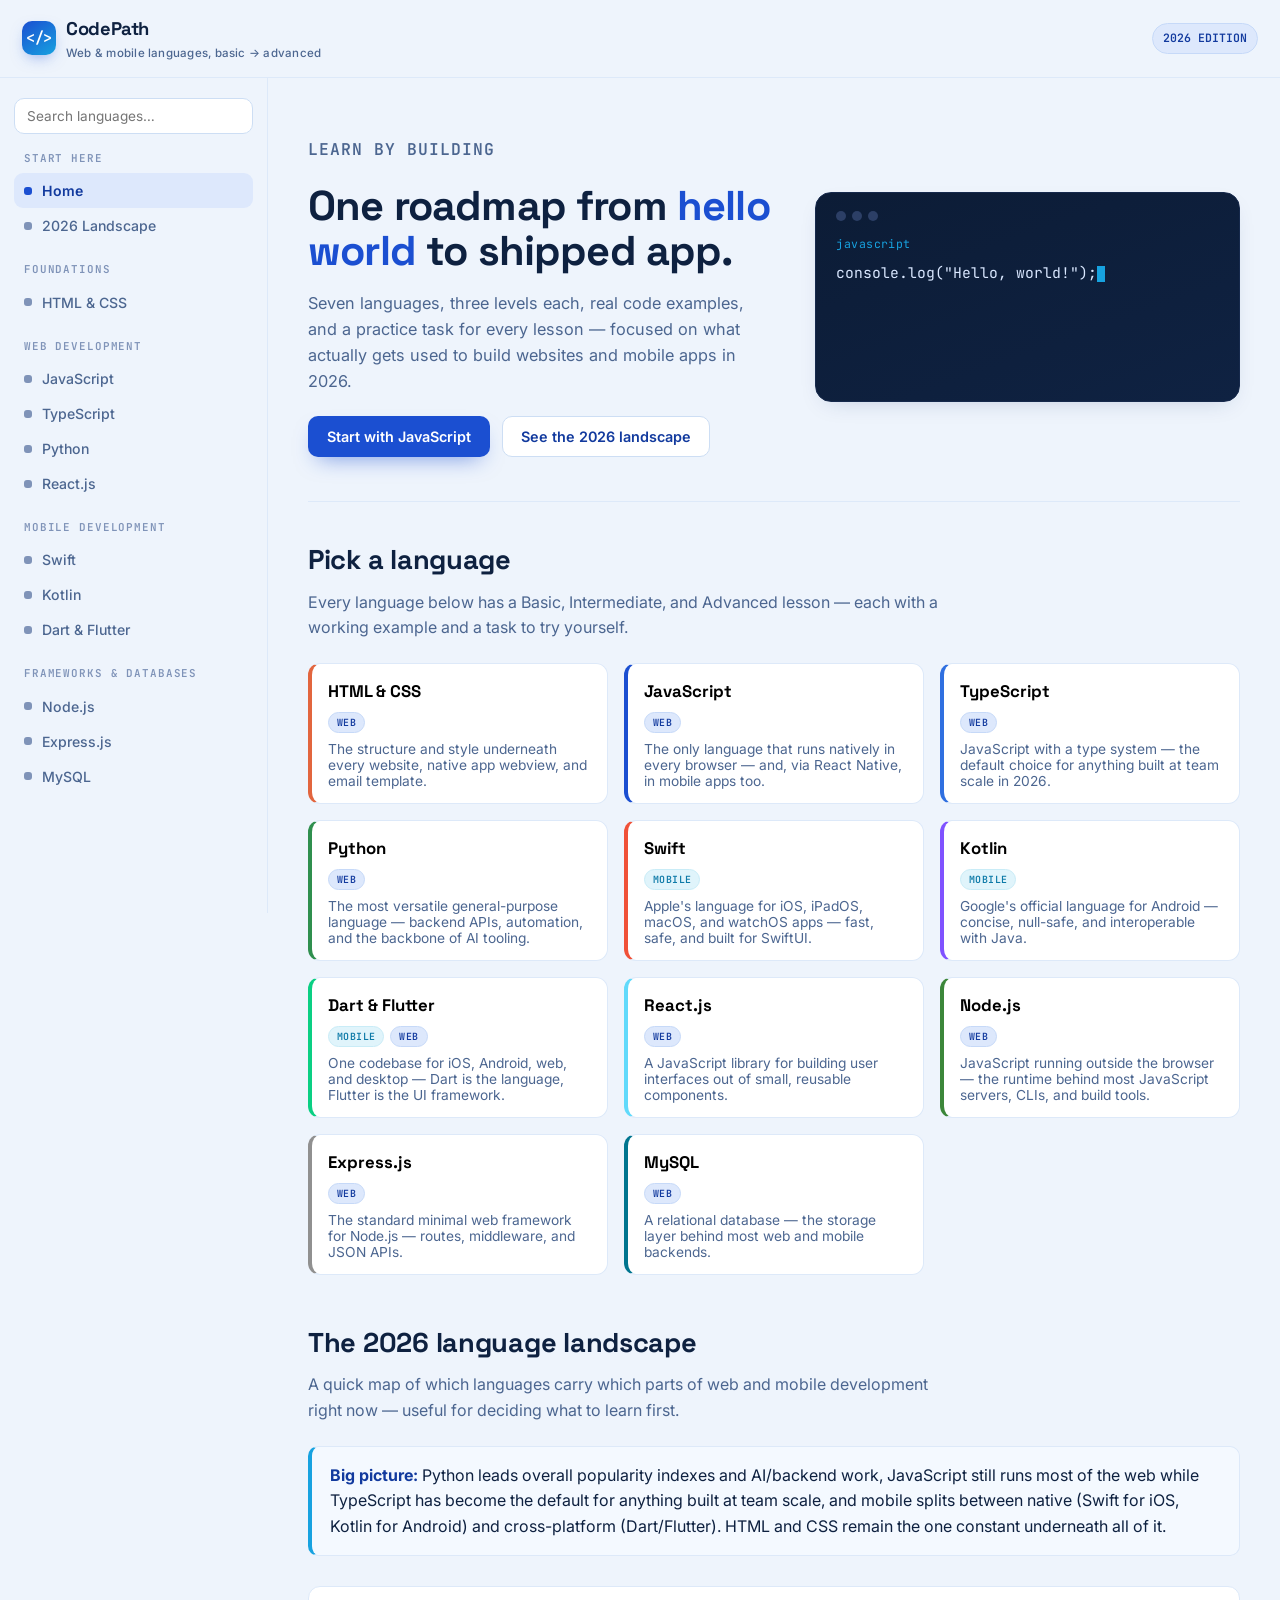
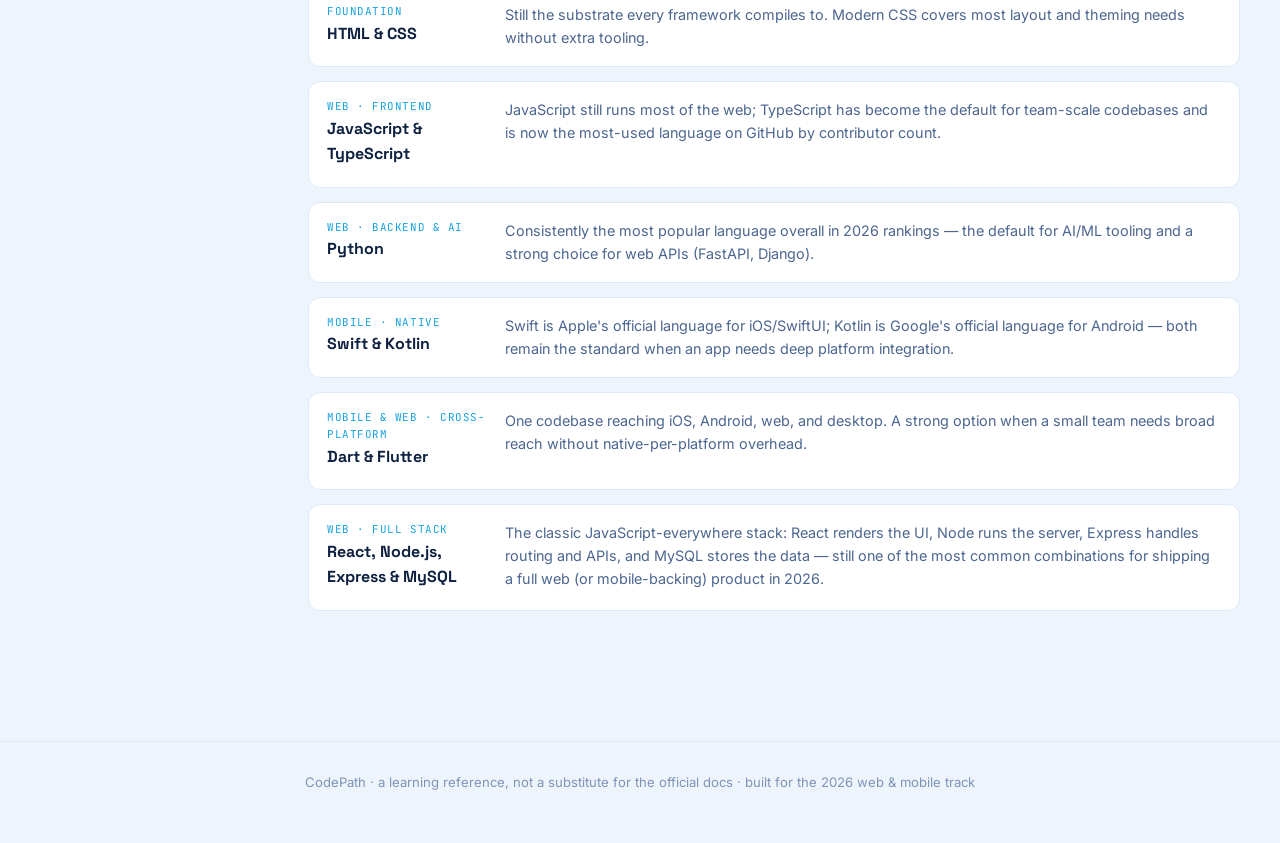
==== index.html @ da497401 "Add files via upload" ====
<!DOCTYPE html>
<html lang="en">
<head>
<meta charset="UTF-8">
<meta name="viewport" content="width=device-width, initial-scale=1.0">
<title>CodePath — Learn Web &amp; Mobile Languages</title>
<link rel="preconnect" href="https://fonts.googleapis.com">
<link href="https://fonts.googleapis.com/css2?family=Space+Grotesk:wght@400;500;600;700&family=Inter:wght@400;500;600;700&family=JetBrains+Mono:wght@400;500;600&display=swap" rel="stylesheet">
<link rel="stylesheet" href="index.css" class="css">

</head>
<body>

<header class="topbar">
  <div class="brand">
    <div class="mark">&lt;/&gt;</div>
    <div>
      CodePath
      <span class="sub">Web &amp; mobile languages, basic → advanced</span>
    </div>
  </div>
  <div class="topbar-right">
    <span class="badge-2026">2026 EDITION</span>
    <button class="menu-toggle" id="menuToggle" aria-label="Toggle navigation">
      <svg viewBox="0 0 24 24" fill="none" stroke-width="2" stroke-linecap="round"><line x1="3" y1="6" x2="21" y2="6"/><line x1="3" y1="12" x2="21" y2="12"/><line x1="3" y1="18" x2="21" y2="18"/></svg>
    </button>
  </div>
</header>

<div class="app">
  <aside class="sidebar" id="sidebar">
    <input class="side-search" id="sideSearch" type="text" placeholder="Search languages…">
    <div class="side-group">
      <div class="side-group-label">Start here</div>
      <button class="side-link active" data-target="home"><span class="side-dot"></span>Home</button>
      <button class="side-link" data-target="landscape"><span class="side-dot"></span>2026 Landscape</button>
    </div>
    <div class="side-group" id="groupFoundations">
      <div class="side-group-label">Foundations</div>
    </div>
    <div class="side-group" id="groupWeb">
      <div class="side-group-label">Web development</div>
    </div>
    <div class="side-group" id="groupMobile">
      <div class="side-group-label">Mobile development</div>
    </div>
    <div class="side-group" id="groupBackend">
      <div class="side-group-label">Frameworks &amp; databases</div>
    </div>
  </aside>

  <main id="content">

    <!-- HOME -->
    <section class="page" id="page-home">
      <div class="hero">
        <div>
          <p class="eyebrow">Learn by building</p>
          <h1>One roadmap from <span>hello world</span> to shipped app.</h1>
          <p>Seven languages, three levels each, real code examples, and a practice task for every lesson — focused on what actually gets used to build websites and mobile apps in 2026.</p>
          <div class="hero-ctas">
            <button class="btn btn-primary" data-jump="javascript">Start with JavaScript</button>
            <button class="btn btn-ghost" data-jump="landscape">See the 2026 landscape</button>
          </div>
        </div>
        <div class="terminal">
          <div class="terminal-bar"><span></span><span></span><span></span></div>
          <div class="terminal-lang" id="heroLang">javascript</div>
          <div class="terminal-code" id="heroCode"></div>
        </div>
      </div>

      <div class="section-head">
        <h2>Pick a language</h2>
        <p>Every language below has a Basic, Intermediate, and Advanced lesson — each with a working example and a task to try yourself.</p>
      </div>
      <div class="card-grid" id="langCardGrid"></div>
    </section>

    <!-- LANDSCAPE -->
    <section class="page" id="page-landscape">
      <div class="section-head">
        <h2>The 2026 language landscape</h2>
        <p>A quick map of which languages carry which parts of web and mobile development right now — useful for deciding what to learn first.</p>
      </div>
      <div class="callout">
        <strong>Big picture:</strong> Python leads overall popularity indexes and AI/backend work, JavaScript still runs most of the web while TypeScript has become the default for anything built at team scale, and mobile splits between native (Swift for iOS, Kotlin for Android) and cross-platform (Dart/Flutter). HTML and CSS remain the one constant underneath all of it.
      </div>
      <div class="landscape-grid" id="landscapeGrid"></div>
    </section>

    <!-- LANGUAGE PAGES injected by JS -->
    <div id="langPages"></div>

  </main>
</div>

<footer>CodePath · a learning reference, not a substitute for the official docs · built for the 2026 web &amp; mobile track</footer>
<script src ="index.js"></script>

</body>
</html>
---- index.css ----
:root{
    --bg: #eef4fc;
    --bg-soft: #e4edfa;
    --surface: #ffffff;
    --surface-tint: #f4f9ff;
    --border: #cddef4;
    --border-soft: #dde9f9;
    --text: #0e2140;
    --text-muted: #4c6690;
    --text-faint: #7f93b8;
    --primary: #1b4fd1;
    --primary-dark: #123a9e;
    --primary-soft: #dde8fc;
    --accent: #17a2e0;
    --accent-soft: #e0f4fb;
    --success: #159a6b;
    --success-soft: #dcf5ec;
    --code-bg: #0c1c36;
    --code-bg-2: #0f2242;
    --code-text: #d9e7ff;
    --code-muted: #7d94c2;
    --radius: 14px;
    --shadow: 0 8px 24px -12px rgba(20, 48, 105, 0.25);
    --font-display: 'Space Grotesk', sans-serif;
    --font-body: 'Inter', sans-serif;
    --font-mono: 'JetBrains Mono', monospace;
  }

  *{ box-sizing: border-box; }
  html{ scroll-behavior: smooth; }
  body{
    margin:0;
    background: var(--bg);
    color: var(--text);
    font-family: var(--font-body);
    line-height: 1.6;
    -webkit-font-smoothing: antialiased;
  }
  a{ color: inherit; }
  ::selection{ background: var(--primary-soft); color: var(--primary-dark); }

  button{ font-family: inherit; cursor: pointer; }

  /* ---------- Top bar ---------- */
  .topbar{
    position: sticky; top:0; z-index: 40;
    display:flex; align-items:center; justify-content:space-between;
    gap: 16px;
    padding: 14px 22px;
    background: rgba(238,244,252,0.86);
    backdrop-filter: blur(10px);
    border-bottom: 1px solid var(--border-soft);
  }
  .brand{
    display:flex; align-items:center; gap:10px;
    font-family: var(--font-display);
    font-weight: 700;
    font-size: 1.15rem;
    letter-spacing: -0.02em;
  }
  .brand .mark{
    width: 34px; height:34px; border-radius: 10px;
    background: linear-gradient(145deg, var(--primary), var(--accent));
    display:flex; align-items:center; justify-content:center;
    color:#fff; font-family: var(--font-mono); font-weight:600; font-size: 0.95rem;
    box-shadow: 0 6px 16px -6px rgba(27,79,209,0.55);
  }
  .brand .sub{
    font-family: var(--font-body); font-weight: 500; font-size: 0.72rem;
    color: var(--text-muted); letter-spacing: 0.02em;
    display:block; margin-top: 1px;
  }
  .topbar-right{ display:flex; align-items:center; gap:10px; }
  .badge-2026{
    font-family: var(--font-mono); font-size: 0.72rem; font-weight:600;
    color: var(--primary-dark); background: var(--primary-soft);
    padding: 5px 10px; border-radius: 999px; border: 1px solid #c6d9f8;
    white-space: nowrap;
  }
  .menu-toggle{
    display:none;
    background: var(--surface); border:1px solid var(--border); border-radius: 8px;
    width: 38px; height: 38px; align-items:center; justify-content:center;
  }
  .menu-toggle span, .menu-toggle::before, .menu-toggle::after{ display:none; }
  .menu-toggle svg{ width:18px; height:18px; stroke: var(--primary-dark); }

  /* ---------- Layout ---------- */
  .app{ display:flex; align-items:flex-start; max-width: 1400px; margin: 0 auto; }

  .sidebar{
    width: 268px; flex-shrink:0;
    position: sticky; top: 65px;
    height: calc(100vh - 65px);
    overflow-y: auto;
    padding: 20px 14px 40px;
    border-right: 1px solid var(--border-soft);
  }
  .sidebar::-webkit-scrollbar{ width: 6px; }
  .sidebar::-webkit-scrollbar-thumb{ background: var(--border); border-radius: 4px; }

  .side-search{
    width:100%; padding: 9px 12px; margin-bottom: 16px;
    border-radius: 10px; border:1px solid var(--border);
    background: var(--surface); color: var(--text);
    font-size: 0.85rem; font-family: var(--font-body);
  }
  .side-search:focus{ outline: 2px solid var(--primary); outline-offset: 1px; }

  .side-group{ margin-bottom: 18px; }
  .side-group-label{
    font-family: var(--font-mono); font-size: 0.68rem; font-weight:600;
    text-transform: uppercase; letter-spacing: 0.08em;
    color: var(--text-faint); padding: 0 10px; margin-bottom: 6px;
  }
  .side-link{
    display:flex; align-items:center; gap:10px;
    width:100%; text-align:left; background:none; border:none;
    padding: 9px 10px; border-radius: 9px; color: var(--text-muted);
    font-size: 0.88rem; font-weight: 500;
    transition: background .15s ease, color .15s ease;
  }
  .side-link:hover{ background: var(--surface-tint); color: var(--text); }
  .side-link.active{ background: var(--primary-soft); color: var(--primary-dark); font-weight:600; }
  .side-dot{ width:8px; height:8px; border-radius:3px; flex-shrink:0; background: var(--text-faint); }
  .side-link.active .side-dot{ background: var(--primary); }

  main{ flex:1; min-width:0; padding: 32px 40px 90px; }

  /* ---------- Hero ---------- */
  .hero{
    display:grid; grid-template-columns: 1.1fr 1fr; gap: 40px;
    align-items:center; padding: 26px 0 44px;
    border-bottom: 1px solid var(--border-soft); margin-bottom: 36px;
  }
  .eyebrow{
    font-family: var(--font-mono); font-size: 0.75rem; font-weight:600;
    color: var(--accent); letter-spacing: 0.06em; text-transform: uppercase;
    margin: 0 0 12px;
  }
  .hero h1{
    font-family: var(--font-display); font-size: 2.6rem; line-height:1.08;
    letter-spacing: -0.02em; margin: 0 0 16px; color: var(--text);
  }
  .hero h1 span{ color: var(--primary); }
  .hero p{ color: var(--text-muted); font-size: 1.02rem; max-width: 46ch; margin: 0 0 22px;}
  .hero-ctas{ display:flex; gap:12px; flex-wrap:wrap; }
  .btn{
    font-weight:600; font-size:0.9rem; border-radius: 10px; padding: 11px 18px;
    border: 1px solid transparent; transition: transform .12s ease, box-shadow .12s ease;
  }
  .btn:active{ transform: translateY(1px); }
  .btn-primary{ background: var(--primary); color:#fff; box-shadow: 0 10px 22px -10px rgba(27,79,209,0.6); }
  .btn-primary:hover{ background: var(--primary-dark); }
  .btn-ghost{ background: var(--surface); color: var(--primary-dark); border-color: var(--border); }
  .btn-ghost:hover{ border-color: var(--primary); }

  .terminal{
    background: linear-gradient(160deg, var(--code-bg), var(--code-bg-2));
    border-radius: 16px; padding: 18px 20px 22px;
    box-shadow: var(--shadow); border: 1px solid #16294c;
    font-family: var(--font-mono); color: var(--code-text);
    min-height: 210px;
  }
  .terminal-bar{ display:flex; gap:6px; margin-bottom: 14px; }
  .terminal-bar span{ width:10px; height:10px; border-radius:50%; display:inline-block; background:#2c3f66; }
  .terminal-lang{
    font-size: 0.72rem; color: var(--accent); margin-bottom: 8px; letter-spacing: 0.04em;
  }
  .terminal-code{ font-size: 0.92rem; white-space: pre; min-height: 96px; }
  .terminal-cursor{ display:inline-block; width: 8px; height: 1.1em; background: var(--accent); vertical-align: text-bottom; animation: blink 1s step-end infinite; }
  @keyframes blink{ 50%{ opacity:0; } }

  /* ---------- Section titles ---------- */
  .section-head{ margin-bottom: 22px; }
  .section-head h2{
    font-family: var(--font-display); font-size: 1.7rem; margin: 0 0 8px; letter-spacing: -0.01em;
  }
  .section-head p{ color: var(--text-muted); margin:0; max-width: 65ch; }

  /* ---------- Language cards grid ---------- */
  .card-grid{ display:grid; grid-template-columns: repeat(auto-fill, minmax(230px,1fr)); gap: 16px; margin-bottom: 46px; }
  .lang-card{
    background: var(--surface); border: 1px solid var(--border-soft); border-left: 4px solid var(--card-color, var(--primary));
    border-radius: 12px; padding: 16px 16px 14px; text-align:left;
    transition: box-shadow .15s ease, transform .15s ease;
  }
  .lang-card:hover{ box-shadow: var(--shadow); transform: translateY(-2px); }
  .lang-card-top{ display:flex; align-items:center; justify-content:space-between; margin-bottom:10px;}
  .lang-card h3{ font-family: var(--font-display); font-size: 1.05rem; margin:0; }
  .chip{
    font-family: var(--font-mono); font-size: 0.62rem; font-weight:600; text-transform: uppercase;
    letter-spacing: 0.04em; padding: 3px 8px; border-radius:999px;
    background: var(--surface-tint); color: var(--text-muted); border: 1px solid var(--border-soft);
  }
  .chip.web{ background: var(--primary-soft); color: var(--primary-dark); border-color:#c6d9f8; }
  .chip.mobile{ background: var(--accent-soft); color: #0d7aa8; border-color:#c9ecf7; }
  .chip.backend{ background: var(--success-soft); color: #0e7a56; border-color:#c7ecdd; }
  .lang-card p{ color: var(--text-muted); font-size: 0.86rem; margin: 0; }

  /* ---------- Landscape table ---------- */
  .landscape-grid{ display:grid; gap:14px; margin-bottom: 40px; }
  .landscape-row{
    display:grid; grid-template-columns: 160px 1fr; gap: 18px;
    background: var(--surface); border:1px solid var(--border-soft); border-radius: 12px; padding: 16px 18px;
  }
  .landscape-row h4{ font-family: var(--font-display); margin:0 0 4px; font-size:1rem; }
  .landscape-row .tag{ font-family: var(--font-mono); font-size:0.68rem; color: var(--accent); text-transform:uppercase; letter-spacing:0.05em;}
  .landscape-row p{ margin:0; color: var(--text-muted); font-size: 0.9rem; }

  .callout{
    background: var(--surface-tint); border: 1px solid var(--border-soft); border-left: 4px solid var(--accent);
    border-radius: 10px; padding: 16px 18px; margin: 8px 0 30px; color: var(--text);
  }
  .callout strong{ color: var(--primary-dark); }

  /* ---------- Language page ---------- */
  .lang-page{ display:none; }
  .lang-page.active{ display:block; }
  .lang-header{ margin-bottom: 18px; }
  .lang-header-top{ display:flex; align-items:center; gap:12px; flex-wrap:wrap; margin-bottom: 6px;}
  .lang-header h2{ font-family: var(--font-display); font-size:2rem; margin:0; letter-spacing:-0.01em;}
  .lang-header .tagline{ color: var(--text-muted); font-size: 1rem; margin: 6px 0 16px; }

  .level-tabs{ display:flex; gap:8px; margin-bottom: 26px; flex-wrap:wrap; }
  .level-tab{
    background: var(--surface); border:1px solid var(--border); color: var(--text-muted);
    font-weight:600; font-size:0.85rem; padding: 9px 16px; border-radius: 999px;
    display:flex; align-items:center; gap:8px;
  }
  .level-tab .num{
    width:20px; height:20px; border-radius:50%; background: var(--surface-tint); color:var(--text-faint);
    display:flex; align-items:center; justify-content:center; font-family: var(--font-mono); font-size: 0.68rem;
  }
  .level-tab.active{ background: var(--primary); border-color: var(--primary); color:#fff; }
  .level-tab.active .num{ background: rgba(255,255,255,0.22); color:#fff; }

  .level-panel{ display:none; }
  .level-panel.active{ display:block; animation: fadeIn .25s ease; }
  @keyframes fadeIn{ from{ opacity:0; transform: translateY(4px);} to{ opacity:1; transform:none; } }

  .lesson-text{ font-size: 0.98rem; color: var(--text); max-width: 74ch; margin-bottom: 18px; }

  .code-block{
    position:relative; background: var(--code-bg); border-radius: 12px; margin: 0 0 26px;
    border: 1px solid #16294c; overflow:hidden;
  }
  .code-block-head{
    display:flex; align-items:center; justify-content:space-between;
    padding: 9px 14px; border-bottom: 1px solid #16294c; background: rgba(255,255,255,0.02);
  }
  .code-block-head span{ font-family: var(--font-mono); font-size: 0.7rem; color: var(--code-muted); letter-spacing:0.04em; }
  .copy-btn{
    background: rgba(255,255,255,0.06); color: var(--code-text); border:1px solid rgba(255,255,255,0.12);
    font-size: 0.68rem; font-family: var(--font-mono); padding: 4px 9px; border-radius:6px;
  }
  .copy-btn:hover{ background: rgba(255,255,255,0.12); }
  .code-block pre{
    margin:0; padding: 16px 18px; overflow-x:auto; font-family: var(--font-mono);
    font-size: 0.85rem; color: var(--code-text); line-height:1.55;
  }

  .task-card{
    background: var(--surface); border: 1px solid var(--border-soft); border-radius: 14px;
    padding: 20px 22px 22px; margin-bottom: 20px;
  }
  .task-head{ display:flex; align-items:center; gap:10px; margin-bottom:10px; }
  .task-head .icon{
    width: 28px; height:28px; border-radius:8px; background: var(--success-soft); color: var(--success);
    display:flex; align-items:center; justify-content:center; font-size: 0.9rem; flex-shrink:0;
  }
  .task-head h4{ font-family: var(--font-display); margin:0; font-size: 1rem; }
  .task-card p.prompt{ color: var(--text-muted); font-size: 0.92rem; margin: 0 0 14px; }
  .solution-toggle{
    background: var(--primary-soft); color: var(--primary-dark); border: 1px solid #c6d9f8;
    font-weight:600; font-size: 0.82rem; padding: 8px 14px; border-radius: 8px; margin-bottom: 4px;
  }
  .solution-toggle:hover{ background:#cfe0fb; }
  .solution-wrap{ display:none; margin-top: 12px; }
  .solution-wrap.open{ display:block; }

  footer{
    text-align:center; padding: 30px 20px 50px; color: var(--text-faint); font-size: 0.82rem;
    border-top: 1px solid var(--border-soft);
  }

  /* ---------- Responsive ---------- */
  @media (max-width: 980px){
    .hero{ grid-template-columns: 1fr; }
  }
  @media (max-width: 820px){
    .menu-toggle{ display:flex; }
    .sidebar{
      position: fixed; left:0; top:65px; bottom:0; z-index:50; background: var(--bg);
      transform: translateX(-100%); transition: transform .2s ease; width: 78%; max-width: 300px;
      box-shadow: 12px 0 30px -20px rgba(0,0,0,0.3);
    }
    .sidebar.open{ transform: translateX(0); }
    main{ padding: 24px 18px 80px; }
    .hero h1{ font-size: 2.1rem; }
  }

  @media (prefers-reduced-motion: reduce){
    html{ scroll-behavior:auto; }
    .terminal-cursor{ animation:none; }
    .level-panel.active{ animation:none; }
  }
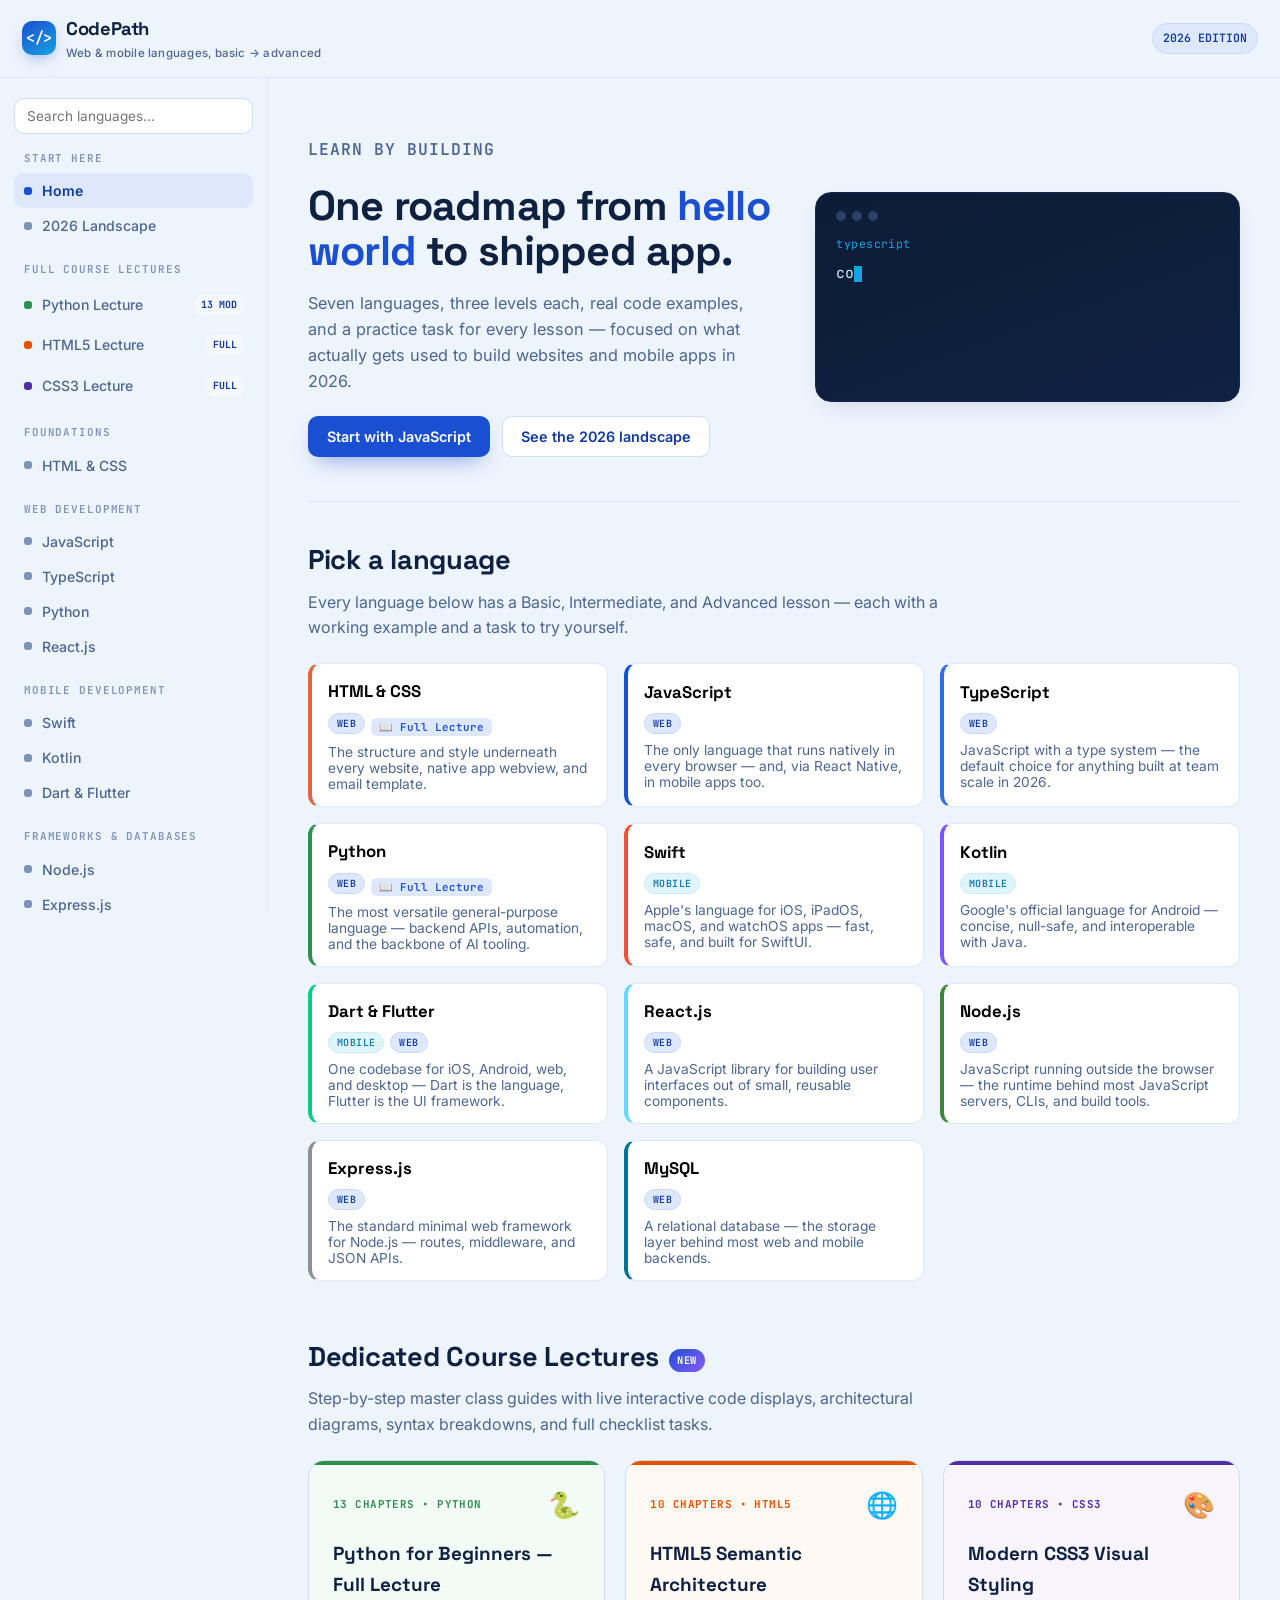
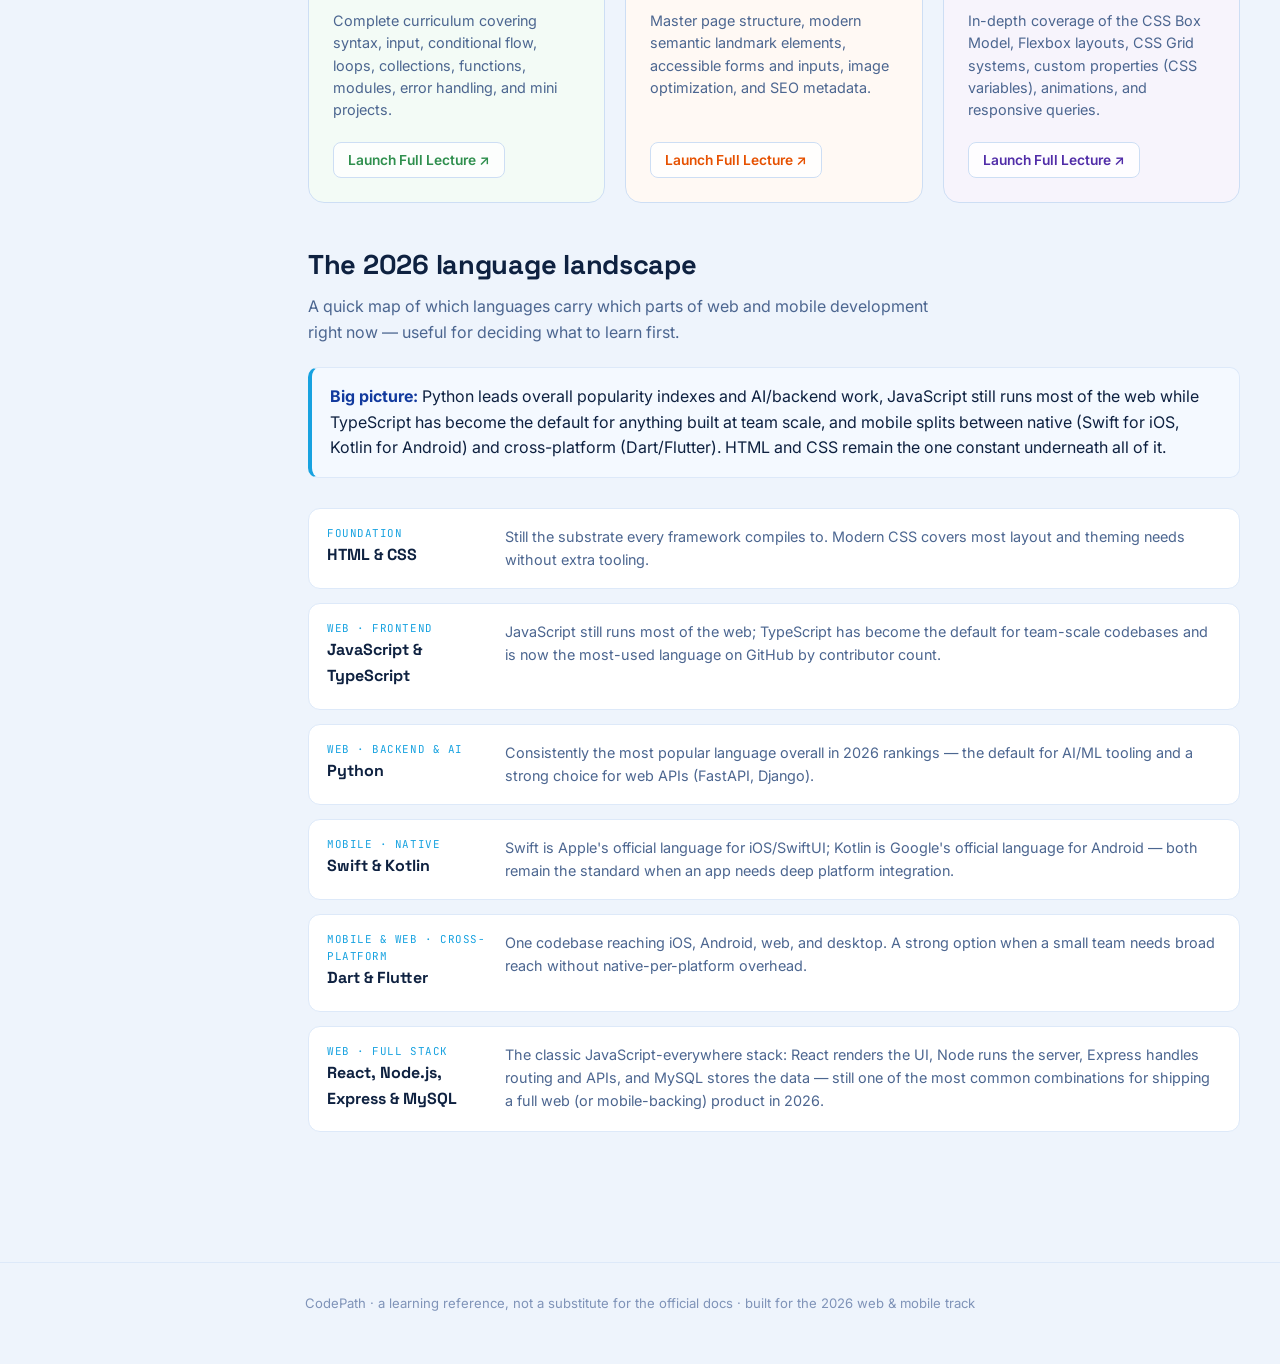
==== commit b9bc0c3d: "Add files via upload" ====
--- a/index.html
+++ b/index.html
@@ -34,6 +34,12 @@
       <div class="side-group-label">Start here</div>
       <button class="side-link active" data-target="home"><span class="side-dot"></span>Home</button>
       <button class="side-link" data-target="landscape"><span class="side-dot"></span>2026 Landscape</button>
+    </div>
+    <div class="side-group" id="groupLessons">
+      <div class="side-group-label">Full Course Lectures</div>
+      <a class="side-link lesson-side-link" href="Lessons/python.html"><span class="side-dot" style="background:#2f8f4e"></span><span>Python Lecture</span><span class="lesson-chip">13 MOD</span></a>
+      <a class="side-link lesson-side-link" href="Lessons/html.html"><span class="side-dot" style="background:#e65100"></span><span>HTML5 Lecture</span><span class="lesson-chip">FULL</span></a>
+      <a class="side-link lesson-side-link" href="Lessons/css.html"><span class="side-dot" style="background:#512da8"></span><span>CSS3 Lecture</span><span class="lesson-chip">FULL</span></a>
     </div>
     <div class="side-group" id="groupFoundations">
       <div class="side-group-label">Foundations</div>
@@ -75,6 +81,52 @@
         <p>Every language below has a Basic, Intermediate, and Advanced lesson — each with a working example and a task to try yourself.</p>
       </div>
       <div class="card-grid" id="langCardGrid"></div>
+
+      <!-- IN-DEPTH STANDALONE LECTURES -->
+      <div class="section-head" style="margin-top: 54px;">
+        <div style="display:flex; align-items:center; gap:10px;">
+          <h2>Dedicated Course Lectures</h2>
+          <span class="badge-new">NEW</span>
+        </div>
+        <p>Step-by-step master class guides with live interactive code displays, architectural diagrams, syntax breakdowns, and full checklist tasks.</p>
+      </div>
+      <div class="lecture-showcase-grid">
+        <a href="Lessons/python.html" class="lecture-feature-card" style="--l-accent:#2f8f4e; --l-bg:#f3fbf6;">
+          <div class="lecture-feature-top">
+            <span class="lecture-tag">13 CHAPTERS • PYTHON</span>
+            <span class="lecture-icon">🐍</span>
+          </div>
+          <h3>Python for Beginners — Full Lecture</h3>
+          <p>Complete curriculum covering syntax, input, conditional flow, loops, collections, functions, modules, error handling, and mini projects.</p>
+          <div class="lecture-feature-footer">
+            <span class="lecture-link-btn">Launch Full Lecture ↗</span>
+          </div>
+        </a>
+
+        <a href="Lessons/html.html" class="lecture-feature-card" style="--l-accent:#e65100; --l-bg:#fff9f4;">
+          <div class="lecture-feature-top">
+            <span class="lecture-tag">10 CHAPTERS • HTML5</span>
+            <span class="lecture-icon">🌐</span>
+          </div>
+          <h3>HTML5 Semantic Architecture</h3>
+          <p>Master page structure, modern semantic landmark elements, accessible forms and inputs, image optimization, and SEO metadata.</p>
+          <div class="lecture-feature-footer">
+            <span class="lecture-link-btn">Launch Full Lecture ↗</span>
+          </div>
+        </a>
+
+        <a href="Lessons/css.html" class="lecture-feature-card" style="--l-accent:#512da8; --l-bg:#f7f4fc;">
+          <div class="lecture-feature-top">
+            <span class="lecture-tag">10 CHAPTERS • CSS3</span>
+            <span class="lecture-icon">🎨</span>
+          </div>
+          <h3>Modern CSS3 Visual Styling</h3>
+          <p>In-depth coverage of the CSS Box Model, Flexbox layouts, CSS Grid systems, custom properties (CSS variables), animations, and responsive queries.</p>
+          <div class="lecture-feature-footer">
+            <span class="lecture-link-btn">Launch Full Lecture ↗</span>
+          </div>
+        </a>
+      </div>
     </section>
 
     <!-- LANDSCAPE -->
--- a/index.css
+++ b/index.css
@@ -285,6 +285,185 @@
     border-top: 1px solid var(--border-soft);
   }
 
+  /* ---------- Lecture Specific Components ---------- */
+  .lesson-side-link{
+    text-decoration: none;
+    display: flex;
+    align-items: center;
+    justify-content: space-between;
+  }
+  .lesson-side-link:hover{
+    text-decoration: none;
+  }
+  .lesson-chip{
+    font-family: var(--font-mono);
+    font-size: 0.62rem;
+    font-weight: 700;
+    padding: 2px 6px;
+    border-radius: 6px;
+    background: var(--surface-tint);
+    color: var(--primary-dark);
+    margin-left: auto;
+  }
+  .badge-new{
+    display: inline-block;
+    background: linear-gradient(135deg, #1b4fd1, #8b5cf6);
+    color: white;
+    font-family: var(--font-mono);
+    font-size: 0.65rem;
+    font-weight: 700;
+    padding: 3px 8px;
+    border-radius: 999px;
+    letter-spacing: 0.05em;
+  }
+
+  .lecture-showcase-grid{
+    display: grid;
+    grid-template-columns: repeat(auto-fit, minmax(280px, 1fr));
+    gap: 20px;
+    margin: 22px 0 40px;
+  }
+  .lecture-feature-card{
+    display: flex;
+    flex-direction: column;
+    text-decoration: none;
+    background: var(--l-bg, #ffffff);
+    border: 1px solid var(--border);
+    border-radius: 16px;
+    padding: 24px;
+    transition: transform 0.2s ease, box-shadow 0.2s ease, border-color 0.2s ease;
+    color: var(--text);
+    position: relative;
+    overflow: hidden;
+  }
+  .lecture-feature-card::before{
+    content: '';
+    position: absolute;
+    top: 0; left: 0; right: 0;
+    height: 4px;
+    background: var(--l-accent, var(--primary));
+  }
+  .lecture-feature-card:hover{
+    transform: translateY(-4px);
+    box-shadow: 0 12px 28px -10px rgba(0,0,0,0.12);
+    border-color: var(--l-accent, var(--primary));
+    text-decoration: none;
+  }
+  .lecture-feature-top{
+    display: flex;
+    align-items: center;
+    justify-content: space-between;
+    margin-bottom: 14px;
+  }
+  .lecture-tag{
+    font-family: var(--font-mono);
+    font-size: 0.68rem;
+    font-weight: 700;
+    color: var(--l-accent, var(--primary));
+    letter-spacing: 0.04em;
+  }
+  .lecture-icon{
+    font-size: 1.6rem;
+  }
+  .lecture-feature-card h3{
+    font-family: var(--font-display);
+    font-size: 1.18rem;
+    font-weight: 700;
+    margin: 0 0 10px;
+    color: var(--text);
+  }
+  .lecture-feature-card p{
+    color: var(--text-muted);
+    font-size: 0.9rem;
+    line-height: 1.55;
+    margin: 0 0 20px;
+    flex-grow: 1;
+  }
+  .lecture-feature-footer{
+    display: flex;
+    align-items: center;
+  }
+  .lecture-link-btn{
+    display: inline-flex;
+    align-items: center;
+    gap: 6px;
+    font-size: 0.86rem;
+    font-weight: 600;
+    color: var(--l-accent, var(--primary));
+    padding: 6px 14px;
+    border-radius: 8px;
+    background: rgba(255, 255, 255, 0.8);
+    border: 1px solid var(--border);
+    transition: background 0.15s ease, transform 0.15s ease;
+  }
+  .lecture-feature-card:hover .lecture-link-btn{
+    background: var(--l-accent, var(--primary));
+    color: white;
+    border-color: transparent;
+  }
+
+  /* Language detail page lecture banner */
+  .lang-lecture-banner{
+    display: flex;
+    align-items: center;
+    justify-content: space-between;
+    flex-wrap: wrap;
+    gap: 16px;
+    background: linear-gradient(135deg, #f0f6ff, #f8faff);
+    border: 1px solid #bfdbfe;
+    border-left: 5px solid var(--primary);
+    border-radius: 12px;
+    padding: 18px 22px;
+    margin: 18px 0 26px;
+  }
+  .lang-lecture-banner-info h4{
+    font-family: var(--font-display);
+    margin: 0 0 4px;
+    font-size: 1.05rem;
+    color: var(--primary-dark);
+  }
+  .lang-lecture-banner-info p{
+    margin: 0;
+    color: var(--text-muted);
+    font-size: 0.88rem;
+  }
+  .lang-lecture-actions{
+    display: flex;
+    align-items: center;
+    gap: 10px;
+    flex-wrap: wrap;
+  }
+  .btn-lecture{
+    display: inline-flex;
+    align-items: center;
+    gap: 6px;
+    background: var(--primary);
+    color: white !important;
+    font-weight: 600;
+    font-size: 0.86rem;
+    padding: 9px 16px;
+    border-radius: 8px;
+    text-decoration: none !important;
+    transition: background 0.15s ease, transform 0.15s ease;
+  }
+  .btn-lecture:hover{
+    background: var(--primary-dark);
+    transform: translateY(-1px);
+  }
+  .card-lecture-tag{
+    display: inline-flex;
+    align-items: center;
+    gap: 4px;
+    font-family: var(--font-mono);
+    font-size: 0.68rem;
+    font-weight: 600;
+    color: var(--primary);
+    background: var(--primary-soft);
+    padding: 2px 8px;
+    border-radius: 6px;
+    margin-top: 6px;
+  }
+
   /* ---------- Responsive ---------- */
   @media (max-width: 980px){
     .hero{ grid-template-columns: 1fr; }
